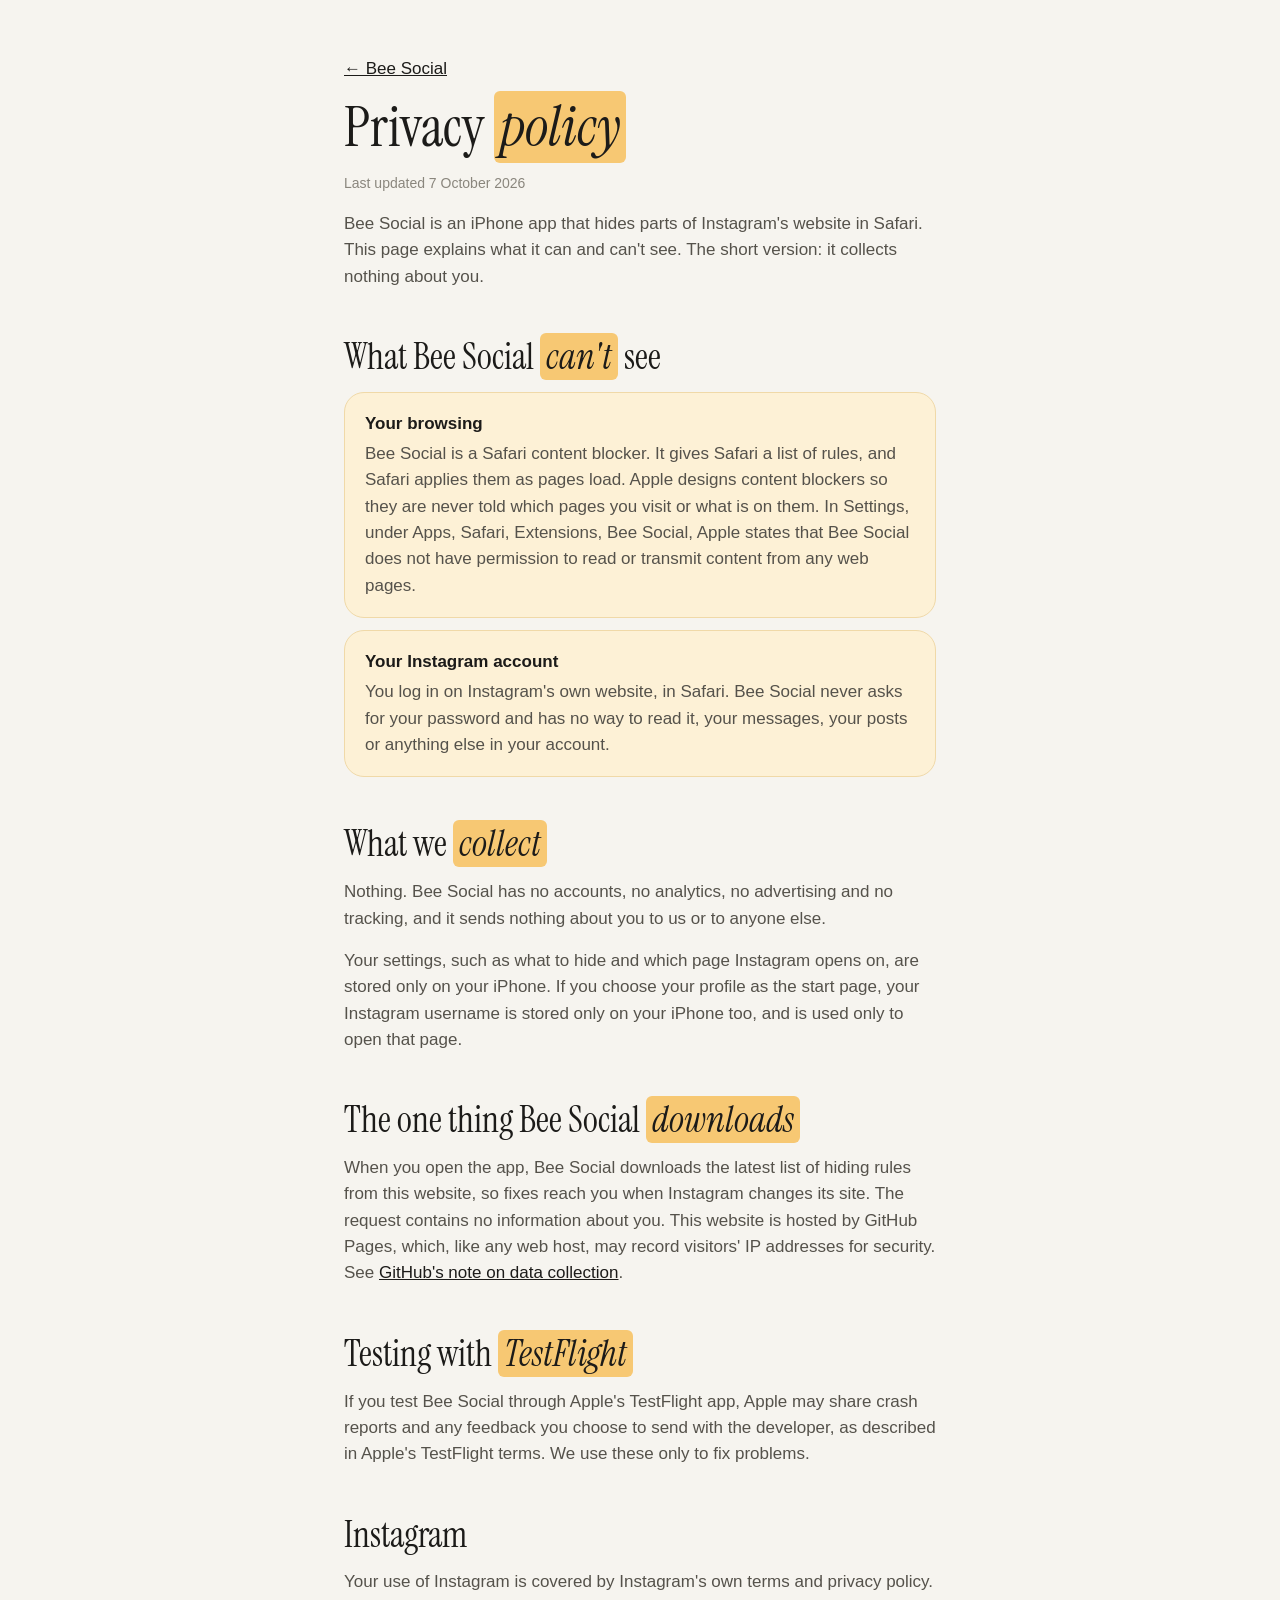
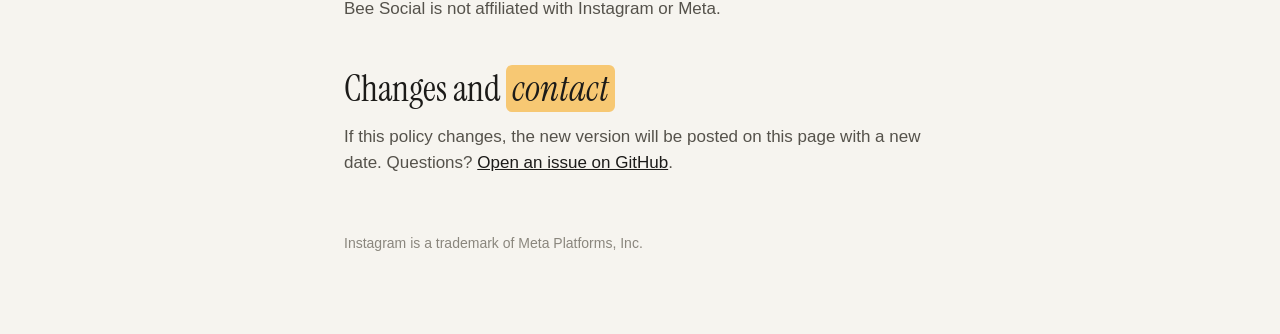
==== privacy.html @ 1bf46a21 "Bee Social website" ====
<!doctype html>
<html lang="en">
<head>
  <meta charset="utf-8">
  <meta name="viewport" content="width=device-width, initial-scale=1">
  <title>Bee Social: Privacy policy</title>
  <link rel="icon" href="icon.png">
  <link rel="stylesheet" href="style.css">
</head>
<body>
<main>
  <p><a href="./">← Bee Social</a></p>
  <h1>Privacy <em>policy</em></h1>
  <p class="small">Last updated 7 October 2026</p>

  <p>Bee Social is an iPhone app that hides parts of Instagram's website in Safari. This page explains what it can and can't see. The short version: it collects nothing about you.</p>

  <h2>What Bee Social <em>can't</em> see</h2>
  <div class="card"><h3>Your browsing</h3><p>Bee Social is a Safari content blocker. It gives Safari a list of rules, and Safari applies them as pages load. Apple designs content blockers so they are never told which pages you visit or what is on them. In Settings, under Apps, Safari, Extensions, Bee Social, Apple states that Bee Social does not have permission to read or transmit content from any web pages.</p></div>
  <div class="card"><h3>Your Instagram account</h3><p>You log in on Instagram's own website, in Safari. Bee Social never asks for your password and has no way to read it, your messages, your posts or anything else in your account.</p></div>

  <h2>What we <em>collect</em></h2>
  <p>Nothing. Bee Social has no accounts, no analytics, no advertising and no tracking, and it sends nothing about you to us or to anyone else.</p>
  <p>Your settings, such as what to hide and which page Instagram opens on, are stored only on your iPhone. If you choose your profile as the start page, your Instagram username is stored only on your iPhone too, and is used only to open that page.</p>

  <h2>The one thing Bee Social <em>downloads</em></h2>
  <p>When you open the app, Bee Social downloads the latest list of hiding rules from this website, so fixes reach you when Instagram changes its site. The request contains no information about you. This website is hosted by GitHub Pages, which, like any web host, may record visitors' IP addresses for security. See <a href="https://docs.github.com/en/pages/getting-started-with-github-pages/about-github-pages#data-collection">GitHub's note on data collection</a>.</p>

  <h2>Testing with <em>TestFlight</em></h2>
  <p>If you test Bee Social through Apple's TestFlight app, Apple may share crash reports and any feedback you choose to send with the developer, as described in Apple's TestFlight terms. We use these only to fix problems.</p>

  <h2>Instagram</h2>
  <p>Your use of Instagram is covered by Instagram's own terms and privacy policy. Bee Social is not affiliated with Instagram or Meta.</p>

  <h2>Changes and <em>contact</em></h2>
  <p>If this policy changes, the new version will be posted on this page with a new date. Questions? <a href="https://github.com/beesocial-app/beesocial-app.github.io/issues">Open an issue on GitHub</a>.</p>

  <footer>Instagram is a trademark of Meta Platforms, Inc.</footer>
</main>
</body>
</html>
---- style.css ----
@font-face { font-family: "Instrument Serif"; src: url("fonts/InstrumentSerif-Regular.ttf"); font-style: normal; }
@font-face { font-family: "Instrument Serif"; src: url("fonts/InstrumentSerif-Italic.ttf"); font-style: italic; }

:root {
  --paper: #F6F4EF; --card: #FFFEFB; --ink: #1C1B19; --ink-soft: #55524B; --muted: #8A867D;
  --line: #D6D1C6; --honey: #F2A93B; --mark: #F7C873; --pale: #FDF1D6; --pale-line: #F0D9A8;
}
* { box-sizing: border-box; }
body { margin: 0; background: var(--paper); color: var(--ink);
  font: 17px/1.55 -apple-system, BlinkMacSystemFont, "Segoe UI", Helvetica, Arial, sans-serif; }
main { max-width: 640px; margin: 0 auto; padding: 56px 24px 80px; }
h1, h2 { font-family: "Instrument Serif", Georgia, serif; font-weight: 400; line-height: 1.05; margin: 0 0 16px; }
h1 { font-size: 56px; }
h2 { font-size: 36px; margin-top: 48px; }
h1 em, h2 em { background: var(--mark); border-radius: 6px; padding: 0 6px; font-style: italic; }
p { color: var(--ink-soft); margin: 0 0 16px; }
a { color: var(--ink); }
.icon { width: 96px; height: 96px; border-radius: 22px; margin-bottom: 24px; }
.button { display: inline-block; background: var(--honey); color: var(--ink); text-decoration: none;
  font-weight: 600; padding: 14px 26px; border-radius: 999px; margin: 8px 0 4px; }
.card { background: var(--pale); border: 1px solid var(--pale-line); border-radius: 20px; padding: 18px 20px; margin: 0 0 12px; }
.card h3 { font-size: 17px; margin: 0 0 4px; }
.card p { margin: 0; }
.small { font-size: 14px; color: var(--muted); }
footer { margin-top: 56px; font-size: 14px; color: var(--muted); }
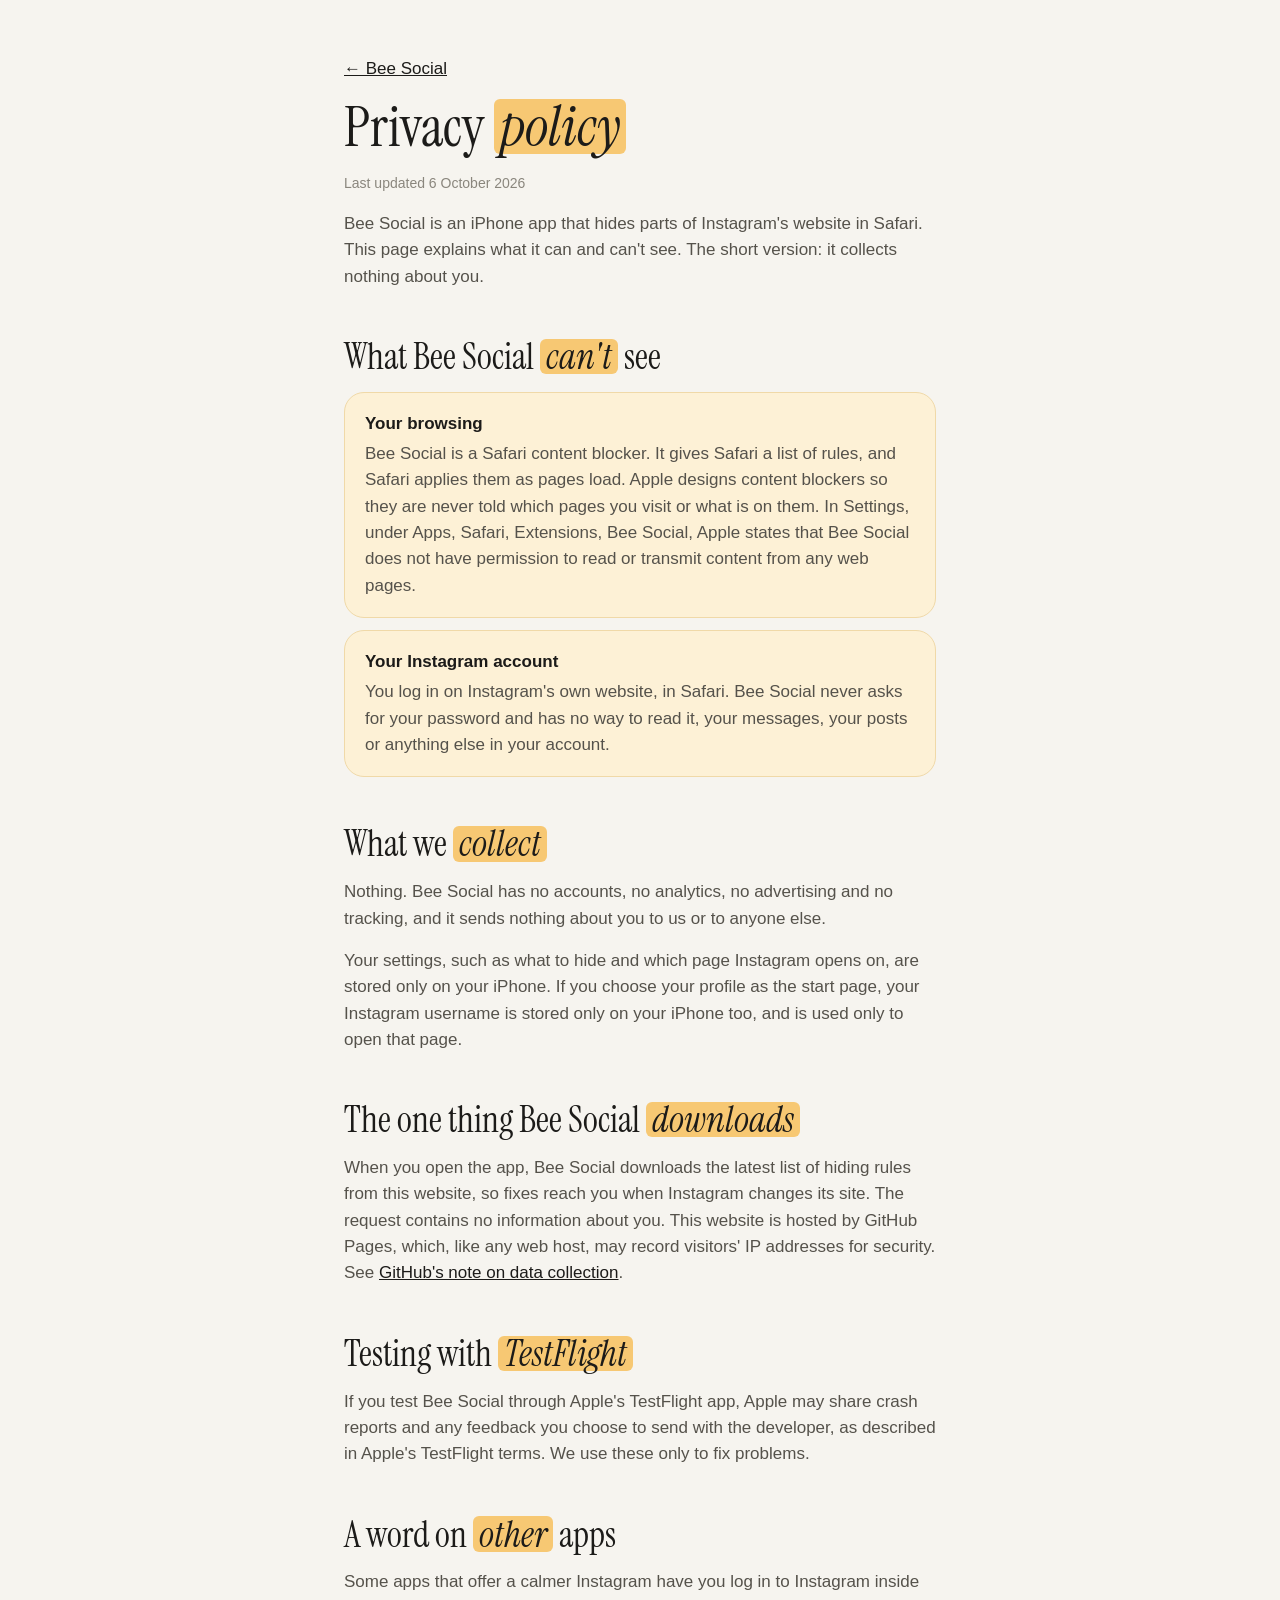
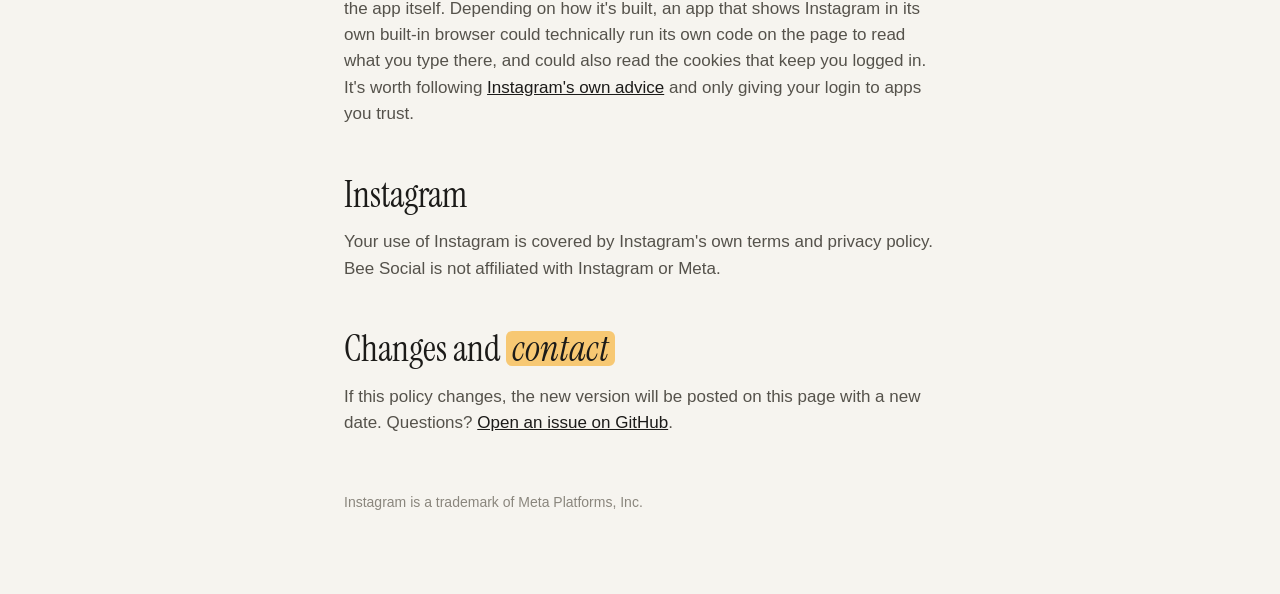
==== commit 80936996: "Website: companion bee, copy and rules v6 Co-Authored-By: Claude Fable 5.1 <noreply@anthropic.com>" ====
--- a/privacy.html
+++ b/privacy.html
@@ -11,7 +11,7 @@
 <main>
   <p><a href="./">← Bee Social</a></p>
   <h1>Privacy <em>policy</em></h1>
-  <p class="small">Last updated 7 October 2026</p>
+  <p class="small">Last updated 6 October 2026</p>
 
   <p>Bee Social is an iPhone app that hides parts of Instagram's website in Safari. This page explains what it can and can't see. The short version: it collects nothing about you.</p>
 
@@ -29,6 +29,9 @@
   <h2>Testing with <em>TestFlight</em></h2>
   <p>If you test Bee Social through Apple's TestFlight app, Apple may share crash reports and any feedback you choose to send with the developer, as described in Apple's TestFlight terms. We use these only to fix problems.</p>
 
+  <h2>A word on <em>other</em> apps</h2>
+  <p>Some apps that offer a calmer Instagram have you log in to Instagram inside the app itself. Depending on how it's built, an app that shows Instagram in its own built-in browser could technically run its own code on the page to read what you type there, and could also read the cookies that keep you logged in. It's worth following <a href="https://help.instagram.com/369001149843369">Instagram's own advice</a> and only giving your login to apps you trust.</p>
+
   <h2>Instagram</h2>
   <p>Your use of Instagram is covered by Instagram's own terms and privacy policy. Bee Social is not affiliated with Instagram or Meta.</p>
 
--- a/style.css
+++ b/style.css
@@ -10,16 +10,108 @@
   font: 17px/1.55 -apple-system, BlinkMacSystemFont, "Segoe UI", Helvetica, Arial, sans-serif; }
 main { max-width: 640px; margin: 0 auto; padding: 56px 24px 80px; }
 h1, h2 { font-family: "Instrument Serif", Georgia, serif; font-weight: 400; line-height: 1.05; margin: 0 0 16px; }
-h1 { font-size: 56px; }
+h1 { font-size: min(56px, 13vw); }
 h2 { font-size: 36px; margin-top: 48px; }
-h1 em, h2 em { background: var(--mark); border-radius: 6px; padding: 0 6px; font-style: italic; }
 p { color: var(--ink-soft); margin: 0 0 16px; }
 a { color: var(--ink); }
-.icon { width: 96px; height: 96px; border-radius: 22px; margin-bottom: 24px; }
 .button { display: inline-block; background: var(--honey); color: var(--ink); text-decoration: none;
   font-weight: 600; padding: 14px 26px; border-radius: 999px; margin: 8px 0 4px; }
+.button:focus-visible { outline: 2px solid var(--ink); outline-offset: 3px; }
 .card { background: var(--pale); border: 1px solid var(--pale-line); border-radius: 20px; padding: 18px 20px; margin: 0 0 12px; }
 .card h3 { font-size: 17px; margin: 0 0 4px; }
 .card p { margin: 0; }
 .small { font-size: 14px; color: var(--muted); }
 footer { margin-top: 56px; font-size: 14px; color: var(--muted); }
+
+/* The honey highlighter behind the italic words. It is drawn as a background
+   image so it can sweep in from the left (see the motion section below). */
+h1 em, h2 em { --mark-h: 100%; display: inline-block; line-height: 0.9; padding: 0.06em 6px 0.02em;
+  font-style: italic; border-radius: 6px;
+  background: linear-gradient(var(--mark), var(--mark)) no-repeat 0 0 / 100% var(--mark-h);
+  -webkit-box-decoration-break: clone; box-decoration-break: clone; }
+
+/* The bee hovering just after "should bee.", as on the app's home screen.
+   The space for it is reserved on the line, so the headline never shifts. */
+.bee-spot { position: relative; white-space: nowrap; padding-right: 1.5em; }
+.hero-bee { position: absolute; right: 0; bottom: 0.1em; width: 0.87em; height: 0.79em; overflow: visible; }
+
+/* Motion. Everything below is switched off for anyone who has asked their
+   device to reduce motion, which leaves the page exactly as it looks at rest. */
+@media (prefers-reduced-motion: no-preference) {
+  html { scroll-behavior: smooth; }
+
+  /* The bee bobs slowly up and down like the one in the app, and its wings flutter. */
+  .bee .bee-bob { animation: bee-bob 2.4s ease-in-out infinite alternate; }
+  .bee .wing { animation: wing-l 0.15s ease-in-out infinite alternate; }
+  .bee .wing-r { animation-name: wing-r; }
+  .hero-bee { cursor: pointer; -webkit-tap-highlight-color: transparent; }
+  .hero-bee.loop { animation: bee-loop 1.1s linear; }
+
+  /* The headline's highlighter sweeps in once the page has loaded. */
+  h1 em { animation: mark-sweep 0.8s cubic-bezier(.65, 0, .35, 1) 0.3s both; }
+
+  /* Further down, script.js adds .reveal to things below the fold and .shown
+     when they scroll into view: cards rise in and the highlighter sweeps in. */
+  .card.reveal { opacity: 0; transform: translateY(18px);
+    transition: opacity 0.6s ease, transform 0.6s cubic-bezier(.2, .7, .2, 1); }
+  .card.reveal.shown { opacity: 1; transform: none; }
+  h2.reveal em { background-size: 0% var(--mark-h); transition: background-size 0.7s cubic-bezier(.65, 0, .35, 1) 0.1s; }
+  h2.reveal.shown em { background-size: 100% var(--mark-h); }
+
+  /* The main button lifts and gives a little wiggle on hover. */
+  .button { transition: transform 0.2s ease, box-shadow 0.2s ease; }
+  .button:active { transform: scale(0.97); }
+}
+@media (prefers-reduced-motion: no-preference) and (hover: hover) {
+  .button:hover { transform: translateY(-2px); box-shadow: 0 6px 16px -8px rgba(28, 27, 25, 0.45);
+    animation: wiggle 0.5s ease-in-out; }
+  .button:hover:active { transform: scale(0.97); }
+}
+
+@keyframes bee-bob { from { transform: translateY(4px) rotate(2deg); } to { transform: translateY(-6px) rotate(-3deg); } }
+@keyframes wing-l { to { transform: rotate(-10deg); } }
+@keyframes wing-r { to { transform: rotate(10deg); } }
+@keyframes mark-sweep { from { background-size: 0% var(--mark-h); } }
+@keyframes dot-fade { from { opacity: 0.9; } to { opacity: 0; } }
+@keyframes wiggle {
+  0%, 100% { transform: translateY(-2px) rotate(0); }
+  25% { transform: translateY(-2px) rotate(-3deg); }
+  50% { transform: translateY(-2px) rotate(2.5deg); }
+  75% { transform: translateY(-2px) rotate(-1.5deg); }
+}
+/* A loop-the-loop: the bee faces left, so it climbs to the left and comes round. */
+@keyframes bee-loop {
+  0%    { transform: none; }
+  12.5% { transform: translate(-0.21em, -0.09em) rotate(45deg); }
+  25%   { transform: translate(-0.3em, -0.3em) rotate(90deg); }
+  37.5% { transform: translate(-0.21em, -0.51em) rotate(135deg); }
+  50%   { transform: translate(0, -0.6em) rotate(180deg); }
+  62.5% { transform: translate(0.21em, -0.51em) rotate(225deg); }
+  75%   { transform: translate(0.3em, -0.3em) rotate(270deg); }
+  87.5% { transform: translate(0.21em, -0.09em) rotate(315deg); }
+  100%  { transform: translate(0, 0) rotate(360deg); }
+}
+
+/* The bee that follows you down the page (companion.js). It is a copy of the
+   headline bee, which hides while its double is out flying. */
+.hero-bee.away { visibility: hidden; }
+.companion { position: fixed; top: 0; left: 0; z-index: 20; display: none; pointer-events: none;
+  transform-origin: 50% 50%; will-change: transform; }
+.companion.on { display: block; }
+.companion-turn { width: 100%; height: 100%; }
+.companion svg { display: block; width: 100%; height: 100%; overflow: visible; }
+.trail-layer { position: absolute; top: 0; left: 0; width: 100%; height: 0; z-index: 19; pointer-events: none; }
+.bee-dot { position: absolute; width: 4px; height: 4px; margin: -2px 0 0 -2px; border-radius: 50%;
+  background: var(--honey); animation: dot-fade 3s ease-in forwards; }
+@media (prefers-reduced-motion: reduce) {
+  .companion.on, .trail-layer { display: none; }
+  .hero-bee.away { visibility: visible; }
+}
+
+/* Printing shows the page at rest: everything visible, no flying bee. */
+@media print {
+  .reveal { opacity: 1 !important; transform: none !important; }
+  .reveal em { background-size: 100% var(--mark-h) !important; }
+  .companion, .trail-layer { display: none !important; }
+  .hero-bee.away { visibility: visible !important; }
+}
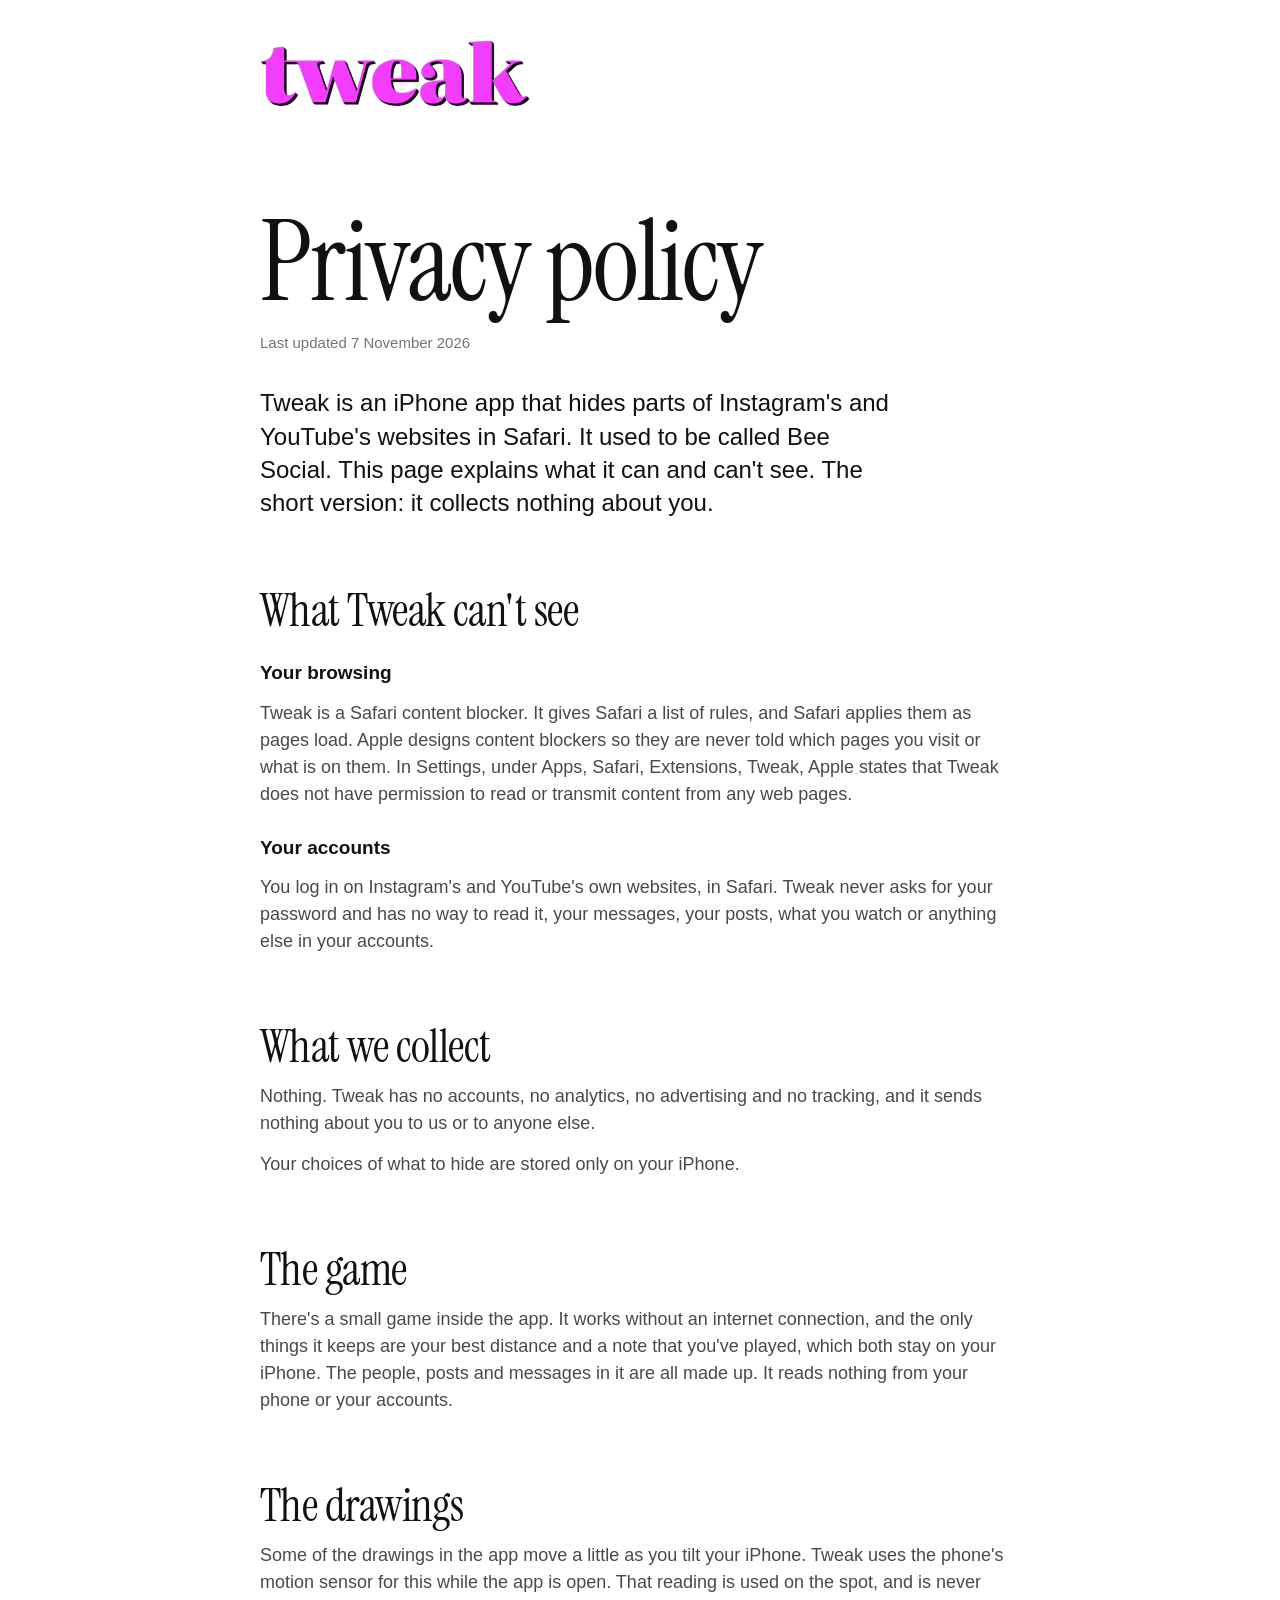
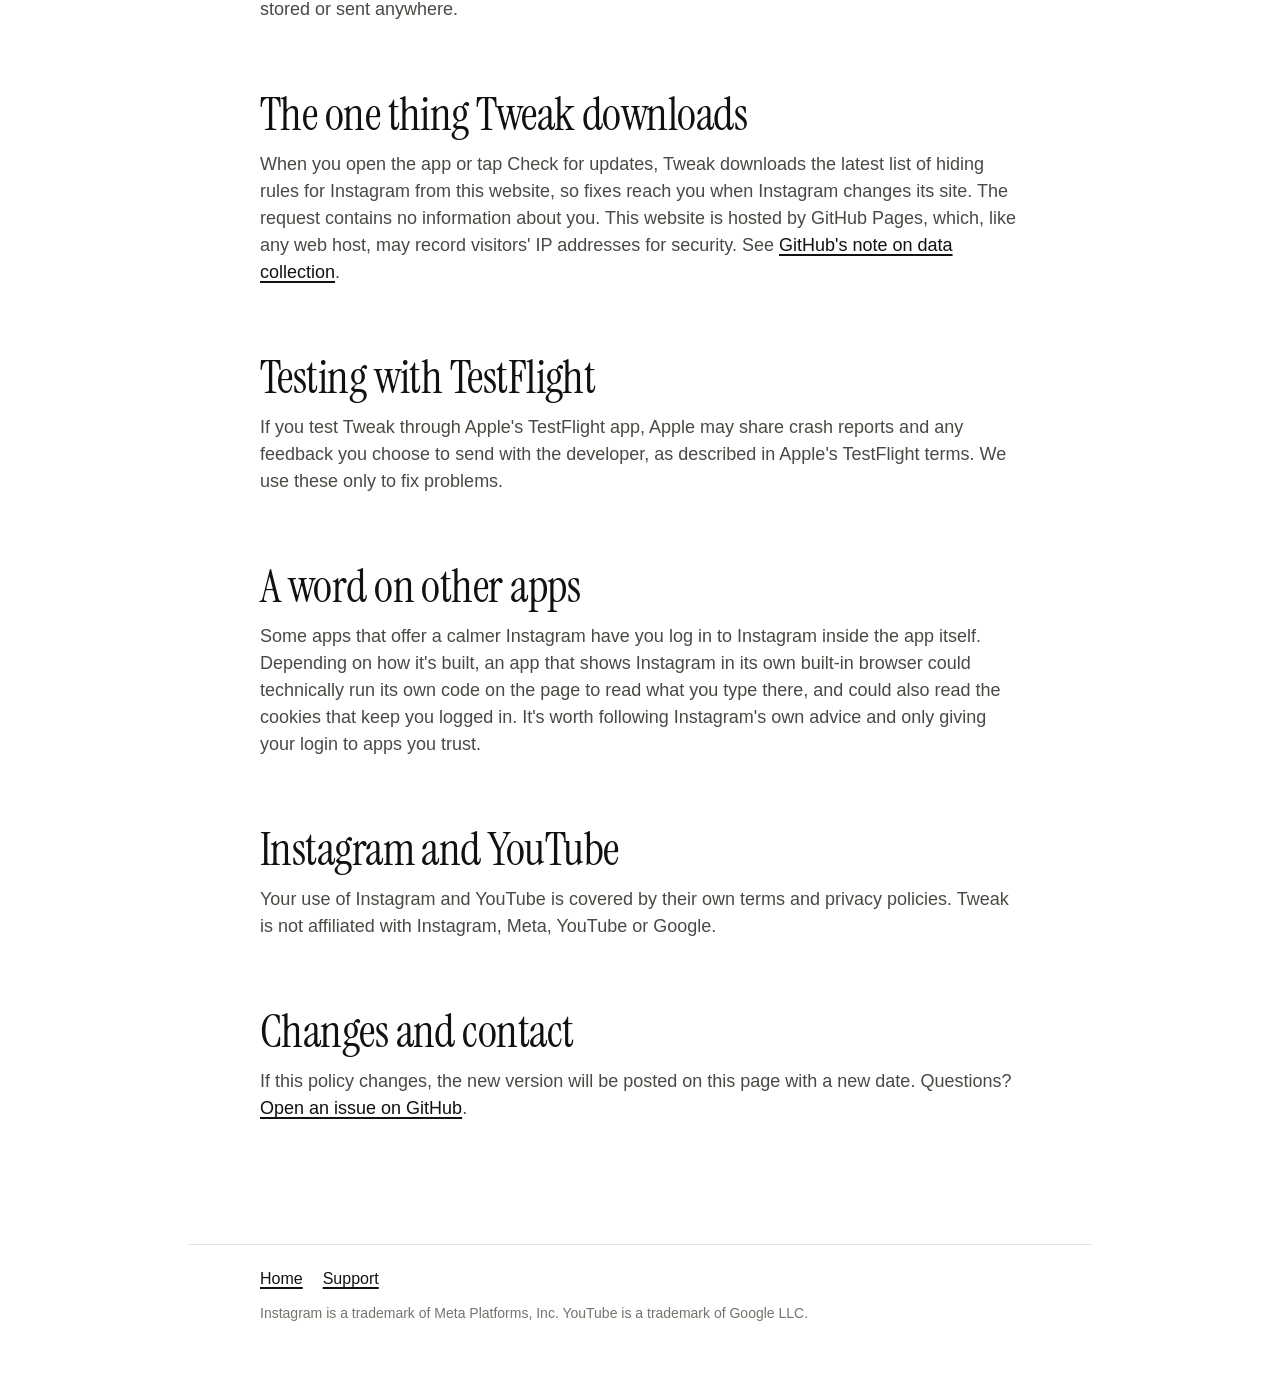
==== commit e052b72c: "New Tweak website Co-Authored-By: Claude Opus 5.5 <noreply@anthropic.com>" ====
--- a/privacy.html
+++ b/privacy.html
@@ -1,44 +1,67 @@
 <!doctype html>
-<html lang="en">
+<html lang="en-GB">
 <head>
   <meta charset="utf-8">
-  <meta name="viewport" content="width=device-width, initial-scale=1">
-  <title>Bee Social: Privacy policy</title>
+  <meta name="viewport" content="width=device-width, initial-scale=1, viewport-fit=cover">
+  <title>Tweak: Privacy policy</title>
+  <meta name="description" content="What Tweak can and can't see. The short version: it collects nothing about you.">
+  <meta name="theme-color" content="#ffffff">
+  <link rel="preload" href="fonts/InstrumentSerif-Regular.ttf" as="font" type="font/ttf" crossorigin>
   <link rel="icon" href="icon.png">
-  <link rel="stylesheet" href="style.css">
+  <link rel="apple-touch-icon" href="apple-touch-icon.png">
+  <link rel="stylesheet" href="style.css?v=23">
 </head>
-<body>
+<body class="page">
+
+<header class="top">
+  <div class="wrap"><a class="logo" href="./"><img src="img/logo.png" alt="tweak: back to the home page" width="480" height="120"></a></div>
+</header>
+
 <main>
-  <p><a href="./">← Bee Social</a></p>
-  <h1>Privacy <em>policy</em></h1>
-  <p class="small">Last updated 6 October 2026</p>
+  <div class="wrap">
+    <h1>Privacy policy</h1>
+    <p class="date">Last updated 7 November 2026</p>
+    <p class="lead">Tweak is an iPhone app that hides parts of Instagram's and YouTube's websites in Safari. It used to be called Bee Social. This page explains what it can and can't see. The short version: it collects nothing about you.</p>
 
-  <p>Bee Social is an iPhone app that hides parts of Instagram's website in Safari. This page explains what it can and can't see. The short version: it collects nothing about you.</p>
+    <h2>What Tweak can't see</h2>
+    <h3>Your browsing</h3>
+    <p>Tweak is a Safari content blocker. It gives Safari a list of rules, and Safari applies them as pages load. Apple designs content blockers so they are never told which pages you visit or what is on them. In Settings, under Apps, Safari, Extensions, Tweak, Apple states that Tweak does not have permission to read or transmit content from any web pages.</p>
+    <h3>Your accounts</h3>
+    <p>You log in on Instagram's and YouTube's own websites, in Safari. Tweak never asks for your password and has no way to read it, your messages, your posts, what you watch or anything else in your accounts.</p>
 
-  <h2>What Bee Social <em>can't</em> see</h2>
-  <div class="card"><h3>Your browsing</h3><p>Bee Social is a Safari content blocker. It gives Safari a list of rules, and Safari applies them as pages load. Apple designs content blockers so they are never told which pages you visit or what is on them. In Settings, under Apps, Safari, Extensions, Bee Social, Apple states that Bee Social does not have permission to read or transmit content from any web pages.</p></div>
-  <div class="card"><h3>Your Instagram account</h3><p>You log in on Instagram's own website, in Safari. Bee Social never asks for your password and has no way to read it, your messages, your posts or anything else in your account.</p></div>
+    <h2>What we collect</h2>
+    <p>Nothing. Tweak has no accounts, no analytics, no advertising and no tracking, and it sends nothing about you to us or to anyone else.</p>
+    <p>Your choices of what to hide are stored only on your iPhone.</p>
 
-  <h2>What we <em>collect</em></h2>
-  <p>Nothing. Bee Social has no accounts, no analytics, no advertising and no tracking, and it sends nothing about you to us or to anyone else.</p>
-  <p>Your settings, such as what to hide and which page Instagram opens on, are stored only on your iPhone. If you choose your profile as the start page, your Instagram username is stored only on your iPhone too, and is used only to open that page.</p>
+    <h2>The game</h2>
+    <p>There's a small game inside the app. It works without an internet connection, and the only things it keeps are your best distance and a note that you've played, which both stay on your iPhone. The people, posts and messages in it are all made up. It reads nothing from your phone or your accounts.</p>
 
-  <h2>The one thing Bee Social <em>downloads</em></h2>
-  <p>When you open the app, Bee Social downloads the latest list of hiding rules from this website, so fixes reach you when Instagram changes its site. The request contains no information about you. This website is hosted by GitHub Pages, which, like any web host, may record visitors' IP addresses for security. See <a href="https://docs.github.com/en/pages/getting-started-with-github-pages/about-github-pages#data-collection">GitHub's note on data collection</a>.</p>
+    <h2>The drawings</h2>
+    <p>Some of the drawings in the app move a little as you tilt your iPhone. Tweak uses the phone's motion sensor for this while the app is open. That reading is used on the spot, and is never stored or sent anywhere.</p>
 
-  <h2>Testing with <em>TestFlight</em></h2>
-  <p>If you test Bee Social through Apple's TestFlight app, Apple may share crash reports and any feedback you choose to send with the developer, as described in Apple's TestFlight terms. We use these only to fix problems.</p>
+    <h2>The one thing Tweak downloads</h2>
+    <p>When you open the app or tap Check for updates, Tweak downloads the latest list of hiding rules for Instagram from this website, so fixes reach you when Instagram changes its site. The request contains no information about you. This website is hosted by GitHub Pages, which, like any web host, may record visitors' IP addresses for security. See <a href="https://docs.github.com/en/pages/getting-started-with-github-pages/about-github-pages#data-collection">GitHub's note on data collection</a>.</p>
 
-  <h2>A word on <em>other</em> apps</h2>
-  <p>Some apps that offer a calmer Instagram have you log in to Instagram inside the app itself. Depending on how it's built, an app that shows Instagram in its own built-in browser could technically run its own code on the page to read what you type there, and could also read the cookies that keep you logged in. It's worth following <a href="https://help.instagram.com/369001149843369">Instagram's own advice</a> and only giving your login to apps you trust.</p>
+    <h2>Testing with TestFlight</h2>
+    <p>If you test Tweak through Apple's TestFlight app, Apple may share crash reports and any feedback you choose to send with the developer, as described in Apple's TestFlight terms. We use these only to fix problems.</p>
 
-  <h2>Instagram</h2>
-  <p>Your use of Instagram is covered by Instagram's own terms and privacy policy. Bee Social is not affiliated with Instagram or Meta.</p>
+    <h2>A word on other apps</h2>
+    <p>Some apps that offer a calmer Instagram have you log in to Instagram inside the app itself. Depending on how it's built, an app that shows Instagram in its own built-in browser could technically run its own code on the page to read what you type there, and could also read the cookies that keep you logged in. It's worth following Instagram's own advice and only giving your login to apps you trust.</p>
 
-  <h2>Changes and <em>contact</em></h2>
-  <p>If this policy changes, the new version will be posted on this page with a new date. Questions? <a href="https://github.com/beesocial-app/beesocial-app.github.io/issues">Open an issue on GitHub</a>.</p>
+    <h2>Instagram and YouTube</h2>
+    <p>Your use of Instagram and YouTube is covered by their own terms and privacy policies. Tweak is not affiliated with Instagram, Meta, YouTube or Google.</p>
 
-  <footer>Instagram is a trademark of Meta Platforms, Inc.</footer>
+    <h2>Changes and contact</h2>
+    <p>If this policy changes, the new version will be posted on this page with a new date. Questions? <a href="https://github.com/beesocial-app/beesocial-app.github.io/issues">Open an issue on GitHub</a>.</p>
+  </div>
 </main>
+
+<footer>
+  <div class="wrap">
+    <nav><a href="./">Home</a><a href="support.html">Support</a></nav>
+    <p>Instagram is a trademark of Meta Platforms, Inc. YouTube is a trademark of Google LLC.</p>
+  </div>
+</footer>
+
 </body>
 </html>
--- a/style.css
+++ b/style.css
@@ -1,117 +1,395 @@
-@font-face { font-family: "Instrument Serif"; src: url("fonts/InstrumentSerif-Regular.ttf"); font-style: normal; }
-@font-face { font-family: "Instrument Serif"; src: url("fonts/InstrumentSerif-Italic.ttf"); font-style: italic; }
+/* Tweak's website. Black ink on white with the logo's pink, and very large type.
+   Written for a phone first; the wider layouts come after. Everything that moves
+   is in the last part of this file, and none of it runs for anyone who has asked
+   their device to reduce motion. */
+
+@font-face { font-family: "Instrument Serif"; src: url("fonts/InstrumentSerif-Regular.ttf") format("truetype");
+  font-style: normal; font-weight: 400; font-display: swap; }
+@font-face { font-family: "Instrument Serif"; src: url("fonts/InstrumentSerif-Italic.ttf") format("truetype");
+  font-style: italic; font-weight: 400; font-display: swap; }
 
 :root {
-  --paper: #F6F4EF; --card: #FFFEFB; --ink: #1C1B19; --ink-soft: #55524B; --muted: #8A867D;
-  --line: #D6D1C6; --honey: #F2A93B; --mark: #F7C873; --pale: #FDF1D6; --pale-line: #F0D9A8;
-}
+  --ink: #111111; --pink: #F23DFF; --soft: #4B4944; --muted: #76736C; --line: #E4E2DB;
+  --pad: clamp(22px, 6vw, 72px);
+  --serif: "Instrument Serif", "Iowan Old Style", Georgia, "Times New Roman", serif;
+  --sans: -apple-system, BlinkMacSystemFont, "Segoe UI", Helvetica, Arial, sans-serif;
+  --out: cubic-bezier(0.16, 1, 0.3, 1);      /* quick start, long soft landing */
+  --draw: cubic-bezier(0.65, 0, 0.35, 1);    /* a pen stroke */
+}
+
 * { box-sizing: border-box; }
-body { margin: 0; background: var(--paper); color: var(--ink);
-  font: 17px/1.55 -apple-system, BlinkMacSystemFont, "Segoe UI", Helvetica, Arial, sans-serif; }
-main { max-width: 640px; margin: 0 auto; padding: 56px 24px 80px; }
-h1, h2 { font-family: "Instrument Serif", Georgia, serif; font-weight: 400; line-height: 1.05; margin: 0 0 16px; }
-h1 { font-size: min(56px, 13vw); }
-h2 { font-size: 36px; margin-top: 48px; }
-p { color: var(--ink-soft); margin: 0 0 16px; }
-a { color: var(--ink); }
-.button { display: inline-block; background: var(--honey); color: var(--ink); text-decoration: none;
-  font-weight: 600; padding: 14px 26px; border-radius: 999px; margin: 8px 0 4px; }
-.button:focus-visible { outline: 2px solid var(--ink); outline-offset: 3px; }
-.card { background: var(--pale); border: 1px solid var(--pale-line); border-radius: 20px; padding: 18px 20px; margin: 0 0 12px; }
-.card h3 { font-size: 17px; margin: 0 0 4px; }
-.card p { margin: 0; }
-.small { font-size: 14px; color: var(--muted); }
-footer { margin-top: 56px; font-size: 14px; color: var(--muted); }
-
-/* The honey highlighter behind the italic words. It is drawn as a background
-   image so it can sweep in from the left (see the motion section below). */
-h1 em, h2 em { --mark-h: 100%; display: inline-block; line-height: 0.9; padding: 0.06em 6px 0.02em;
-  font-style: italic; border-radius: 6px;
-  background: linear-gradient(var(--mark), var(--mark)) no-repeat 0 0 / 100% var(--mark-h);
+html { -webkit-text-size-adjust: 100%; color-scheme: light; }
+body { margin: 0; background: #fff; color: var(--ink); font: 400 18px/1.5 var(--sans);
+  -webkit-font-smoothing: antialiased; overflow-x: clip; }
+img { display: block; max-width: 100%; height: auto; }
+a { color: inherit; text-decoration-thickness: 2px; text-underline-offset: 3px; }
+h1, h2 { font-family: var(--serif); font-weight: 400; margin: 0; letter-spacing: -0.02em; line-height: 0.94;
+  text-wrap: balance; }
+p { margin: 0; }
+.wrap { max-width: 1180px; margin: 0 auto; padding-inline: var(--pad); }
+section { padding-block: clamp(76px, 13vw, 168px); }
+
+/* The top of the page: the logo, the one idea, what Tweak is, and the button. */
+.hero { min-height: 100vh; min-height: 100svh; display: flex;
+  padding-block: clamp(20px, 3.4vw, 40px) clamp(44px, 8vw, 96px); }
+.hero .wrap { width: 100%; display: flex; flex-direction: column; }
+.logo { display: inline-block; align-self: flex-start; }
+.logo img { width: clamp(160px, 44vw, 270px); }
+.hero-body { margin-block: auto; padding-top: clamp(28px, 6vw, 56px); }
+/* The line under the logo, in the headline's pink italic. */
+.kicker { font: italic 400 clamp(22px, 6.2vw, 32px)/1.1 var(--serif); letter-spacing: -0.01em; color: var(--pink);
+  margin: 2px 0 0 0.04em; }
+h1 { font-size: clamp(54px, 17.2vw, 82px); }
+/* The two sentences of the headline never share a line. */
+h1 .line { display: block; text-wrap: balance; }
+h1 em, .get h2 em { font-style: italic; color: var(--pink);
+  text-shadow: var(--sx, 0.032em) var(--sy, 0.032em) 0 var(--ink); }
+.lead { font-size: clamp(19px, 5vw, 24px); line-height: 1.38; max-width: 27em; margin-top: clamp(20px, 4vw, 36px); }
+.cta { margin-top: clamp(26px, 5vw, 40px); }
+.fine { font-size: 15px; line-height: 1.5; color: var(--muted); max-width: 36em; margin-top: 20px; }
+
+/* Words in a headline each sit in a little window, so they can rise into it. The
+   window is padded so the italic's tails and the pink words' ink edge are never cut. */
+.w { display: inline-block; vertical-align: top; overflow: hidden;
+  padding: 0.08em 0.16em 0.22em; margin: -0.08em -0.16em -0.22em; }
+.w > span { display: inline-block; }
+
+/* The things Tweak takes out, struck through in pink where they are named. */
+.x { position: relative; display: inline-block; white-space: nowrap; text-decoration: none; }
+.x::after { content: ""; position: absolute; left: -0.08em; right: -0.08em; top: 56%; height: max(2px, 0.1em);
+  border-radius: 1em; background: var(--pink); transform-origin: left center; }
+
+/* The button: the logo's pink with an ink edge, standing on an ink lip. Pressing
+   it pushes the face down onto the lip. Only the face moves, so it stays smooth. */
+.button { position: relative; display: block; padding: 0 0 6px; border: 0; background: none; text-decoration: none;
+  font: inherit; color: var(--ink); border-radius: 20px; -webkit-tap-highlight-color: transparent; }
+.button::before { content: ""; position: absolute; inset: 14px 0 0; background: var(--ink); border-radius: 20px; }
+.button > span { position: relative; display: block; font: 700 clamp(19px, 5.2vw, 22px)/1 var(--sans);
+  text-align: center; padding: 21px 34px; background: var(--pink); border: 3px solid var(--ink); border-radius: 20px;
+  transition: transform 0.12s ease; }
+.button:active > span { transform: translateY(5px); }
+.button:focus-visible { outline: 3px solid var(--ink); outline-offset: 5px; }
+button.button { width: 100%; cursor: pointer; }
+@media (hover: hover) {
+  .button:hover > span { transform: translateY(-2px); }
+  .button:hover:active > span { transform: translateY(5px); }
+}
+
+/* The idea again, running across the page on the logo's pink. */
+.ticker { background: var(--pink); border-block: 3px solid var(--ink); overflow: hidden; padding-block: 0.5em 0.56em;
+  font: italic 400 clamp(30px, 8.6vw, 60px)/1 var(--serif); letter-spacing: -0.01em; white-space: nowrap; }
+.track { display: flex; align-items: center; width: max-content; }
+.track span { padding-inline: 0.42em; }
+.track i { flex: none; width: 0.42em; height: 0.42em; background: var(--ink);
+  clip-path: polygon(50% 0, 61% 39%, 100% 50%, 61% 61%, 50% 100%, 39% 61%, 0 50%, 39% 39%); }
+
+/* Where it works. The two sites it works on today are set as large as the
+   headline, each marked with a sweep of pink. The ones planned are only drawn in
+   outline, because Tweak doesn't work on those yet. The names are in Tweak's own
+   type: the sites' logos can't be used without their permission. */
+.where .wrap { display: grid; gap: clamp(56px, 11vw, 96px); }
+.where .label { font-size: 15px; color: var(--ink); margin-bottom: 22px; }
+/* The two names are pink stickers in the button's style, each at a slight angle. */
+.now { list-style: none; margin: 0; padding: 0.06em 0.12em 0.14em 0.04em; display: flex; flex-direction: column;
+  align-items: flex-start; gap: 0.16em; font: 400 clamp(58px, 18.6vw, 150px)/1 var(--serif); letter-spacing: -0.025em; }
+.now li:nth-child(2) { margin-left: 0.28em; }
+.tag { display: inline-block; padding: 0.02em 0.22em 0.1em; color: var(--ink); background: var(--pink);
+  border: max(3px, 0.028em) solid var(--ink); border-radius: 0.24em; box-shadow: 0.07em 0.07em 0 var(--ink);
+  transform: rotate(var(--r)); }
+.now li:nth-child(1) .tag { --r: -2.4deg; }
+.now li:nth-child(2) .tag { --r: 1.8deg; }
+/* The planned names are only drawn in outline, because Tweak doesn't work on those yet. */
+.soon { list-style: none; margin: 0; padding: 0; display: flex; flex-wrap: wrap; gap: 0.04em 0.5em;
+  font: 400 clamp(50px, 15vw, 104px)/1.06 var(--serif); letter-spacing: -0.02em;
+  color: transparent; -webkit-text-stroke-width: max(1.3px, 0.016em); -webkit-text-stroke-color: var(--ink); }
+.note { font-size: clamp(18px, 4.6vw, 21px); line-height: 1.45; color: var(--soft); max-width: 24em; margin-top: 24px; }
+.label { font: 700 13px/1 var(--sans); letter-spacing: 0.16em; text-transform: uppercase; color: var(--pink); margin: 0 0 16px; }
+@media (hover: hover) {
+  /* On a computer, a planned name fills in with pink under the pointer, a taste of what's coming. */
+  .soon li { transition: color 0.3s ease; }
+  .soon li:hover { color: var(--pink); }
+}
+
+/* What goes and what stays, in white on ink. The things you can take out are
+   struck through in pink; tapping one brings it back, as its switch does in the app. */
+.choose { background: var(--ink); color: #fff; }
+.choose h2 { font-size: clamp(40px, 11.4vw, 96px); max-width: 13em; }
+.choose .lead { color: #fff; }
+.lists { display: grid; gap: clamp(44px, 9vw, 80px); margin-top: clamp(56px, 10vw, 104px); }
+.words { list-style: none; margin: 0; padding: 0; font: 400 clamp(40px, 13vw, 88px)/1.04 var(--serif);
+  letter-spacing: -0.02em; white-space: nowrap; }
+.cut { all: unset; display: inline-flex; align-items: center; color: rgba(255, 255, 255, 0.5);
+  transition: color 0.35s ease; -webkit-tap-highlight-color: transparent; }
+.js .cut { cursor: pointer; }
+.cut .t { position: relative; }
+.cut .t::after { content: ""; position: absolute; left: -0.07em; right: -0.07em; top: 55%; height: 0.085em;
+  border-radius: 1em; background: var(--pink); transform-origin: left center;
+  transition: transform 0.5s var(--draw); }
+.cut[aria-pressed="false"] { color: #fff; }
+.cut[aria-pressed="false"] .t::after { transform: scaleX(0); }
+.cut:focus-visible { outline: 2px solid var(--pink); outline-offset: 6px; border-radius: 6px; }
+/* A switch beside each, like the one in the app: on while the thing is taken out. */
+.sw { flex: none; position: relative; width: 0.66em; height: 0.38em; margin: 0.05em 0.18em 0 0; border-radius: 1em;
+  border: max(2px, 0.028em) solid #fff; transition: border-color 0.35s ease, background-color 0.35s ease; }
+.sw::after { content: ""; position: absolute; top: 0.035em; left: 0.035em; width: 0.25em; height: 0.25em; border-radius: 50%;
+  background: #fff; transition: transform 0.35s var(--out), background-color 0.35s ease; }
+.cut[aria-pressed="true"] .sw { border-color: var(--pink); background: var(--pink); }
+.cut[aria-pressed="true"] .sw::after { transform: translateX(0.28em); background: var(--ink); }
+.hint { display: none; font-size: clamp(16px, 4.2vw, 18px); line-height: 1.45; color: rgba(255, 255, 255, 0.82); margin-top: 22px; }
+.js .hint { display: block; }
+
+/* How it works: three numbered panels, each a drawing and one line, the numbers big
+   and pink in the logo's style. The third holds the two screens. */
+.how h2 { font-size: clamp(52px, 15vw, 120px); }
+.how .lead { color: var(--soft); }
+.flow { list-style: none; margin: clamp(40px, 8vw, 72px) 0 0; padding: 0; display: grid; gap: clamp(52px, 10vw, 96px); }
+.panel { display: grid; grid-template-columns: auto 1fr; column-gap: clamp(14px, 3.6vw, 28px); row-gap: clamp(22px, 4.5vw, 36px);
+  align-items: start; }
+.n { font: 400 clamp(84px, 24vw, 140px)/0.8 var(--serif); color: var(--pink); text-shadow: 0.035em 0.035em 0 var(--ink); }
+.panel h3 { font: 400 clamp(28px, 7.6vw, 42px)/1.04 var(--serif); letter-spacing: -0.012em; margin: 0; text-wrap: balance; }
+.panel-text { padding-top: 0.1em; }
+.panel p { margin-top: 12px; font-size: clamp(17px, 4.4vw, 20px); line-height: 1.45; color: var(--soft); max-width: 26em; }
+.panel > .pic, .panel > .shots, .panel > .fine { grid-column: 1 / -1; }
+.pic { display: block; width: 100%; max-width: 400px; height: auto; }
+.pic .icon { fill: var(--line); }
+.pic .icon-new { fill: var(--pink); stroke: var(--ink); stroke-width: 2.5; }
+.pic .icon-label { font: 700 12px var(--sans); fill: var(--ink); }
+.pic .card { fill: #fff; stroke: var(--ink); stroke-width: 2; }
+.pic .dot, .pic .thumb { fill: var(--line); }
+.pic .namebar { fill: #B9B6AE; }
+.pic .capbar { fill: #DAD7CF; }
+.pic .ghost { fill: none; stroke: #B9B6AE; stroke-width: 2; stroke-dasharray: 6 5; }
+.pic .ghost-label { font: 700 14px var(--sans); fill: var(--muted); }
+.pic .sw-on { fill: var(--pink); stroke: var(--ink); stroke-width: 2; }
+.pic .sw-knob { fill: var(--ink); }
+.quick { margin-top: clamp(44px, 8vw, 72px); font: italic 400 clamp(24px, 6.4vw, 36px)/1.15 var(--serif); letter-spacing: -0.01em;
+  max-width: 20em; text-wrap: balance; }
+.how .fine { font-size: 15px; color: var(--muted); max-width: 36em; }
+
+/* Why it's the best: three plain reasons under a rule. */
+.best { margin-top: clamp(56px, 10vw, 96px); padding-top: clamp(32px, 6vw, 48px); border-top: 3px solid var(--ink); }
+.best h3 { font: 400 clamp(38px, 10vw, 68px)/0.98 var(--serif); letter-spacing: -0.02em; margin: 0; text-wrap: balance; }
+.best ul { list-style: none; margin: clamp(20px, 4vw, 32px) 0 0; padding: 0; display: grid; gap: 14px;
+  font-size: clamp(18px, 4.6vw, 21px); line-height: 1.45; color: var(--soft); max-width: 30em; }
+.best b { color: var(--ink); }
+
+/* The classic look: the app beside the site through Tweak, two screens drawn in
+   the site's own ink and pink. The clutter in the app is struck through in pink;
+   with Tweak the friends' posts simply lift into place. */
+.look { margin-top: clamp(48px, 9vw, 88px); }
+.look h3 { font: 400 clamp(38px, 10vw, 68px)/0.98 var(--serif); letter-spacing: -0.02em; margin: 0; text-wrap: balance; }
+.look > p { font-size: clamp(18px, 4.6vw, 21px); line-height: 1.45; max-width: 29em; margin-top: clamp(16px, 3vw, 22px); color: var(--soft); }
+.look > .fine { margin-top: 24px; font-size: 15px; color: var(--muted); }
+/* The captions sit above the screens and share a row, so the two screens line up. */
+.shots { display: grid; grid-template-columns: 1fr 1fr; grid-template-rows: auto auto; column-gap: clamp(16px, 4vw, 48px);
+  row-gap: 14px; max-width: 720px; margin-top: clamp(28px, 6vw, 48px); }
+.shot { margin: 0; display: grid; grid-template-rows: subgrid; grid-row: span 2; }
+.shot figcaption { font-size: 15px; line-height: 1.4; color: var(--soft); }
+.shot figcaption b { display: block; font-size: 17px; color: var(--ink); margin-bottom: 2px; }
+.phone { display: block; width: 100%; height: auto; }
+.phone .white { fill: #fff; }
+.phone .ink, .phone .inkfill { fill: var(--ink); }
+.phone .frame { fill: none; stroke: var(--ink); stroke-width: 3; }
+.phone .hair { stroke: var(--line); stroke-width: 1.5; }
+.phone .line2 { fill: none; stroke: var(--ink); stroke-width: 2.4; stroke-linecap: round; stroke-linejoin: round; }
+.phone .line2w { fill: none; stroke: #fff; stroke-width: 2.4; stroke-linecap: round; }
+.phone .tab { fill: none; stroke: var(--ink); stroke-width: 1.6; }
+.phone .ring { fill: none; stroke: var(--pink); stroke-width: 3; }
+.phone .ringme { fill: none; stroke: var(--line); stroke-width: 3; }
+.phone .face { fill: var(--line); }
+.phone .plus { fill: var(--ink); stroke: #fff; stroke-width: 3; }
+.phone .photo { fill: #EDEBE4; }
+.phone .sunp { fill: var(--pink); }
+.phone .hillp { fill: #fff; stroke: var(--ink); stroke-width: 2.4; stroke-linejoin: round; }
+.phone .shopp { fill: #fff; stroke: var(--ink); stroke-width: 2.4; }
+.phone .facep { fill: #fff; stroke: var(--ink); stroke-width: 2.4; }
+.phone .dots { stroke: var(--ink); stroke-width: 4; stroke-linecap: round; }
+.phone .btn { fill: var(--line); }
+.phone .pill { fill: #E6E4DD; }
+.phone .disc { fill: #fff; }
+.phone .namebar { fill: #B9B6AE; }
+.phone .arrow { fill: none; stroke: var(--pink); stroke-width: 4; stroke-linecap: round; }
+.phone .ahead { fill: var(--pink); }
+.phone .tag-bg { fill: var(--pink); }
+.phone text.tag { font: 700 20px var(--sans); fill: #fff; }
+.phone .capbar { fill: #DAD7CF; }
+.phone text { font: 400 15px var(--sans); fill: var(--ink); }
+.phone text.time { font: 700 17px var(--sans); }
+.phone text.name { font: 400 30px var(--serif); letter-spacing: -0.01em; }
+.phone text.small { font-size: 14px; fill: var(--muted); }
+.phone text.user { font-weight: 700; font-size: 15px; }
+.phone text.count { font-weight: 700; font-size: 15px; }
+.phone text.cap { font-size: 15px; }
+.phone text.huge { font: 800 46px var(--sans); fill: var(--ink); letter-spacing: 0.02em; }
+.phone text.btnw { font: 700 16px var(--sans); fill: #fff; }
+.phone text.btn { font: 700 14px var(--sans); fill: var(--ink); }
+.phone .zap { stroke: var(--pink); stroke-width: 4; stroke-linecap: round; transform-box: fill-box; transform-origin: left center; }
+.phone .feed { transform-box: fill-box; }
+
+/* The privacy promise, alone on the logo's pink. */
+.private { background: var(--pink); }
+.private h2 { font-size: clamp(42px, 11.8vw, 112px); max-width: 11.5em; line-height: 1.03; }
+.bar { color: #fff; padding-inline: 0.14em; margin-inline: -0.05em; border-radius: 0.05em;
+  background: linear-gradient(var(--ink), var(--ink)) no-repeat 0 62% / 100% 0.84em;
   -webkit-box-decoration-break: clone; box-decoration-break: clone; }
-
-/* The bee hovering just after "should bee.", as on the app's home screen.
-   The space for it is reserved on the line, so the headline never shifts. */
-.bee-spot { position: relative; white-space: nowrap; padding-right: 1.5em; }
-.hero-bee { position: absolute; right: 0; bottom: 0.1em; width: 0.87em; height: 0.79em; overflow: visible; }
-
-/* Motion. Everything below is switched off for anyone who has asked their
-   device to reduce motion, which leaves the page exactly as it looks at rest. */
+.bar.short { white-space: nowrap; }
+.private p { font-size: clamp(18px, 4.6vw, 21px); line-height: 1.45; max-width: 31em; margin-top: clamp(26px, 5vw, 44px); }
+
+/* The last thing on the page: the button again, and what "beta" means. */
+.get h2 { font-size: clamp(54px, 17.2vw, 82px); }
+/* For someone reading on a computer: a square to scan with the phone. Hidden on phones. */
+.scan { display: none; }
+.notes { margin-top: clamp(44px, 8vw, 72px); padding-top: 26px; border-top: 2px solid var(--ink);
+  display: grid; gap: 14px; font-size: 15px; line-height: 1.5; color: var(--muted); max-width: 46em; }
+.notes a { color: var(--ink); }
+
+footer { padding-block: 26px clamp(40px, 8vw, 64px); font-size: 14px; line-height: 1.5; color: var(--muted); }
+.ticker, main, footer { position: relative; z-index: 1; }
+main, footer { background: #fff; }
+footer .wrap > * { max-width: 46em; }
+footer nav { margin-bottom: 12px; font-size: 16px; }
+footer nav a { margin-right: 20px; color: var(--ink); }
+
+/* The privacy and support pages: the same ink and type at a reading width. */
+.page .wrap { max-width: calc(760px + 2 * var(--pad)); }
+.page .top { padding-top: clamp(20px, 3.4vw, 40px); }
+.page main { padding-block: clamp(44px, 9vw, 96px) clamp(48px, 9vw, 96px); }
+.page h1 { font-size: clamp(54px, 15vw, 112px); }
+.page h2 { font-size: clamp(32px, 8vw, 46px); line-height: 1; letter-spacing: -0.012em; margin-top: clamp(48px, 8vw, 68px); }
+.page h3 { font: 700 19px/1.3 var(--sans); margin: 28px 0 0; }
+.page main p { color: var(--soft); margin-top: 14px; }
+.page main p.lead { color: var(--ink); margin-top: clamp(20px, 4vw, 32px); }
+.page main p.date { font-size: 15px; color: var(--muted); margin-top: 18px; }
+.page main a { color: var(--ink); }
+.page .cta { max-width: 420px; }
+.page footer .wrap { border-top: 1px solid var(--line); padding-top: 22px; }
+
+/* Wider than a phone. */
+@media (min-width: 560px) {
+  .button { display: inline-block; min-width: 300px; }
+  button.button { width: auto; }
+}
+@media (min-width: 700px) {
+  h1, .get h2 { font-size: clamp(96px, min(11.4vw, 16vh), 168px); line-height: 0.92; }
+  .hero { padding-bottom: clamp(32px, 5vh, 72px); }
+  .hero-body { padding-top: clamp(20px, 4vh, 56px); }
+}
+@media (min-width: 860px) {
+  .where .wrap { grid-template-columns: 3fr 2fr; align-items: start; column-gap: clamp(40px, 5vw, 72px); }
+  .now { font-size: clamp(92px, 11vw, 150px); }
+  .soon { flex-direction: column; gap: 0.02em; font-size: clamp(60px, 5.8vw, 80px); }
+  .lists { grid-template-columns: 1fr 1fr; }
+  .words { font-size: clamp(60px, 6.6vw, 88px); }
+  .flow { grid-template-columns: 1fr 1fr; column-gap: clamp(40px, 5vw, 72px); }
+  .panel.wide { grid-column: 1 / -1; }
+  .n { font-size: clamp(120px, 11vw, 150px); }
+  .panel h3 { font-size: clamp(34px, 3.2vw, 44px); }
+  .best ul { grid-template-columns: repeat(3, 1fr); gap: 36px; max-width: none; }
+}
+@media (min-width: 860px) and (hover: hover) and (pointer: fine) {
+  .scan { display: flex; align-items: center; gap: 22px; margin-top: 40px; font-size: 17px; line-height: 1.45; color: var(--soft); }
+  .scan img { flex: none; width: 132px; height: 132px; padding: 5px; background: #fff; border: 3px solid var(--ink); border-radius: 16px; }
+  .scan p { max-width: 17em; }
+}
+
+/* ---------- Movement ----------
+   Two switches on <html> drive it. "go" is set by the page itself once the
+   typeface is ready, and starts the top of the page. "anim" is set by script.js,
+   which then marks each thing "in" as it scrolls into view; if that file never
+   arrives, nothing below the top is ever hidden. */
 @media (prefers-reduced-motion: no-preference) {
-  html { scroll-behavior: smooth; }
-
-  /* The bee bobs slowly up and down like the one in the app, and its wings flutter. */
-  .bee .bee-bob { animation: bee-bob 2.4s ease-in-out infinite alternate; }
-  .bee .wing { animation: wing-l 0.15s ease-in-out infinite alternate; }
-  .bee .wing-r { animation-name: wing-r; }
-  .hero-bee { cursor: pointer; -webkit-tap-highlight-color: transparent; }
-  .hero-bee.loop { animation: bee-loop 1.1s linear; }
-
-  /* The headline's highlighter sweeps in once the page has loaded. */
-  h1 em { animation: mark-sweep 0.8s cubic-bezier(.65, 0, .35, 1) 0.3s both; }
-
-  /* Further down, script.js adds .reveal to things below the fold and .shown
-     when they scroll into view: cards rise in and the highlighter sweeps in. */
-  .card.reveal { opacity: 0; transform: translateY(18px);
-    transition: opacity 0.6s ease, transform 0.6s cubic-bezier(.2, .7, .2, 1); }
-  .card.reveal.shown { opacity: 1; transform: none; }
-  h2.reveal em { background-size: 0% var(--mark-h); transition: background-size 0.7s cubic-bezier(.65, 0, .35, 1) 0.1s; }
-  h2.reveal.shown em { background-size: 100% var(--mark-h); }
-
-  /* The main button lifts and gives a little wiggle on hover. */
-  .button { transition: transform 0.2s ease, box-shadow 0.2s ease; }
-  .button:active { transform: scale(0.97); }
-}
-@media (prefers-reduced-motion: no-preference) and (hover: hover) {
-  .button:hover { transform: translateY(-2px); box-shadow: 0 6px 16px -8px rgba(28, 27, 25, 0.45);
-    animation: wiggle 0.5s ease-in-out; }
-  .button:hover:active { transform: scale(0.97); }
-}
-
-@keyframes bee-bob { from { transform: translateY(4px) rotate(2deg); } to { transform: translateY(-6px) rotate(-3deg); } }
-@keyframes wing-l { to { transform: rotate(-10deg); } }
-@keyframes wing-r { to { transform: rotate(10deg); } }
-@keyframes mark-sweep { from { background-size: 0% var(--mark-h); } }
-@keyframes dot-fade { from { opacity: 0.9; } to { opacity: 0; } }
-@keyframes wiggle {
-  0%, 100% { transform: translateY(-2px) rotate(0); }
-  25% { transform: translateY(-2px) rotate(-3deg); }
-  50% { transform: translateY(-2px) rotate(2.5deg); }
-  75% { transform: translateY(-2px) rotate(-1.5deg); }
-}
-/* A loop-the-loop: the bee faces left, so it climbs to the left and comes round. */
-@keyframes bee-loop {
-  0%    { transform: none; }
-  12.5% { transform: translate(-0.21em, -0.09em) rotate(45deg); }
-  25%   { transform: translate(-0.3em, -0.3em) rotate(90deg); }
-  37.5% { transform: translate(-0.21em, -0.51em) rotate(135deg); }
-  50%   { transform: translate(0, -0.6em) rotate(180deg); }
-  62.5% { transform: translate(0.21em, -0.51em) rotate(225deg); }
-  75%   { transform: translate(0.3em, -0.3em) rotate(270deg); }
-  87.5% { transform: translate(0.21em, -0.09em) rotate(315deg); }
-  100%  { transform: translate(0, 0) rotate(360deg); }
-}
-
-/* The bee that follows you down the page (companion.js). It is a copy of the
-   headline bee, which hides while its double is out flying. */
-.hero-bee.away { visibility: hidden; }
-.companion { position: fixed; top: 0; left: 0; z-index: 20; display: none; pointer-events: none;
-  transform-origin: 50% 50%; will-change: transform; }
-.companion.on { display: block; }
-.companion-turn { width: 100%; height: 100%; }
-.companion svg { display: block; width: 100%; height: 100%; overflow: visible; }
-.trail-layer { position: absolute; top: 0; left: 0; width: 100%; height: 0; z-index: 19; pointer-events: none; }
-.bee-dot { position: absolute; width: 4px; height: 4px; margin: -2px 0 0 -2px; border-radius: 50%;
-  background: var(--honey); animation: dot-fade 3s ease-in forwards; }
+
+  /* The headline rises word by word, then the pink words, then the rest. */
+  .js .hero .w > span { transform: translateY(120%); }
+  .js.go .hero .w > span { transform: none; transition: transform 0.9s var(--out) calc(var(--i) * 60ms + 60ms); }
+  .js .hero .late { opacity: 0; transform: translateY(16px); }
+  .js.go .hero .late { opacity: 1; transform: none;
+    transition: opacity 0.7s ease var(--d), transform 0.8s var(--out) var(--d); }
+  /* Then the pink lines cross out what Tweak takes away. */
+  .js .hero .x::after { transform: scaleX(0); }
+  .js.go .hero .x::after { transform: none; transition: transform 0.45s var(--draw) var(--d); }
+  /* And the button dips once, as if pressed. */
+  .js.go .hero .button > span { animation: dip 0.6s ease 2.9s 1 both; }
+
+  /* The top of the page stays where it is, sinking back a little, while the rest
+     slides up over it. script.js only pins it when the whole of it fits on screen. */
+  .pin .hero { position: sticky; top: 0; }
+  .pin .hero-body, .pin .logo { transform: translateY(calc(var(--cover, 0) * -46px)); opacity: calc(1 - var(--cover, 0) * 1.15); }
+  /* On a computer the pink words' ink edge leans away from the pointer. */
+  h1 em, .get h2 em { transition: text-shadow 0.25s ease-out; }
+
+  /* The ticker runs while it is on screen. Hovering or tapping it holds it still. */
+  .anim .ticker.run .track { animation: ticker 36s linear infinite; }
+  .ticker.held .track { animation-play-state: paused; }
+
+  /* Headlines further down rise the same way when you reach them. */
+  .anim [data-rise] .w > span { transform: translateY(120%); }
+  .anim [data-rise].in .w > span { transform: none; transition: transform 0.9s var(--out) calc(var(--i) * 55ms); }
+
+  /* The two stickers are stamped onto the page one after the other: each lands
+     from above, a little too big, and settles. The list itself doesn't lift. */
+  .anim .now[data-in] { opacity: 1; transform: none; }
+  .anim .now .tag { opacity: 0; transform: rotate(var(--r)) scale(1.6); }
+  .anim .now.in .tag { opacity: 1; transform: rotate(var(--r)) scale(1);
+    transition: transform 0.55s cubic-bezier(0.34, 1.56, 0.64, 1) calc(var(--i) * 0.4s + 0.1s), opacity 0.2s ease calc(var(--i) * 0.4s + 0.1s); }
+
+  /* Everything else lifts in gently, one after another where there are several. */
+  .anim [data-in] { opacity: 0; transform: translateY(22px); }
+  .anim [data-in].in { opacity: 1; transform: none;
+    transition: opacity 0.7s ease calc(var(--i, 0) * 110ms), transform 0.9s var(--out) calc(var(--i, 0) * 110ms); }
+
+  /* The statement on ink lights up word by word as you scroll through it (script.js). */
+  .anim [data-reveal] .rw { opacity: 0.2; transition: opacity 0.25s linear; }
+
+  /* Nothing is struck until the list is in view; then each switch flips and its
+     line draws, one after another. */
+  .anim .choose:not(.struck) .cut { color: #fff; }
+  .anim .choose:not(.struck) .cut .t::after { transform: scaleX(0); }
+  .anim .choose:not(.struck) .cut .sw { border-color: #fff; background: transparent; }
+  .anim .choose:not(.struck) .cut .sw::after { transform: none; background: #fff; }
+  .words li:nth-child(2) :is(.cut, .cut .t::after, .sw, .sw::after) { transition-delay: 0.2s; }
+  .words li:nth-child(3) :is(.cut, .cut .t::after, .sw, .sw::after) { transition-delay: 0.4s; }
+  .words li:nth-child(4) :is(.cut, .cut .t::after, .sw, .sw::after) { transition-delay: 0.6s; }
+  .words li:nth-child(5) :is(.cut, .cut .t::after, .sw, .sw::after) { transition-delay: 0.8s; }
+  .choose.settled .words li :is(.cut, .cut .t::after, .sw, .sw::after) { transition-delay: 0s; }
+
+  /* On the pink, an ink bar sweeps across each thing Tweak never sees. */
+  .anim .promise .bar { background-size: 0% 0.84em; color: var(--ink); }
+  .anim .promise.in .bar { background-size: 100% 0.84em; color: #fff;
+    transition: background-size 0.6s var(--draw) calc(var(--i) * 0.3s + 0.75s), color 0.3s linear calc(var(--i) * 0.3s + 0.9s); }
+
+  /* In the drawings, each feed lifts into place, and then the pink crosses out
+     what the app slips in: the sponsored post, then the Reels tab. */
+  .anim .shot .feed { opacity: 0; transform: translateY(14px); }
+  .anim .shot.in .feed { opacity: 1; transform: none; transition: opacity 0.5s ease 0.45s, transform 0.8s var(--out) 0.45s; }
+  .anim .shot .callout { opacity: 0; }
+  .anim .shot.in .callout { opacity: 1; transition: opacity 0.4s ease calc(var(--k) * 0.35s + 1.3s); }
+
+  /* Each panel's number starts flat and grows its ink edge, like the logo's. */
+  .anim .panel .n { text-shadow: 0 0 0 var(--ink); transition: text-shadow 0.5s var(--out) 0.45s; }
+  .anim .panel.in .n { text-shadow: 0.035em 0.035em 0 var(--ink); }
+
+  /* The last button dips a few times to ask for a press. */
+  .anim .get .in .button > span { animation: press 3.2s ease 1.2s 3 both; }
+  .button:hover > span, .button:active > span { animation: none !important; }
+}
+
+@keyframes ticker { to { transform: translateX(-50%); } }
+@keyframes dip {
+  0%, 100% { transform: none; }
+  30% { transform: translateY(5px); }
+  65% { transform: translateY(-2px); }
+}
+@keyframes press {
+  0%, 100% { transform: none; }
+  7% { transform: translateY(5px); }
+  16% { transform: translateY(-2px); }
+  24% { transform: none; }
+}
+
 @media (prefers-reduced-motion: reduce) {
-  .companion.on, .trail-layer { display: none; }
-  .hero-bee.away { visibility: visible; }
-}
-
-/* Printing shows the page at rest: everything visible, no flying bee. */
+  .button > span, .cut, .cut .t::after, .sw, .sw::after { transition: none; }
+}
 @media print {
-  .reveal { opacity: 1 !important; transform: none !important; }
-  .reveal em { background-size: 100% var(--mark-h) !important; }
-  .companion, .trail-layer { display: none !important; }
-  .hero-bee.away { visibility: visible !important; }
-}
+  .ticker, .hint { display: none !important; }
+}
